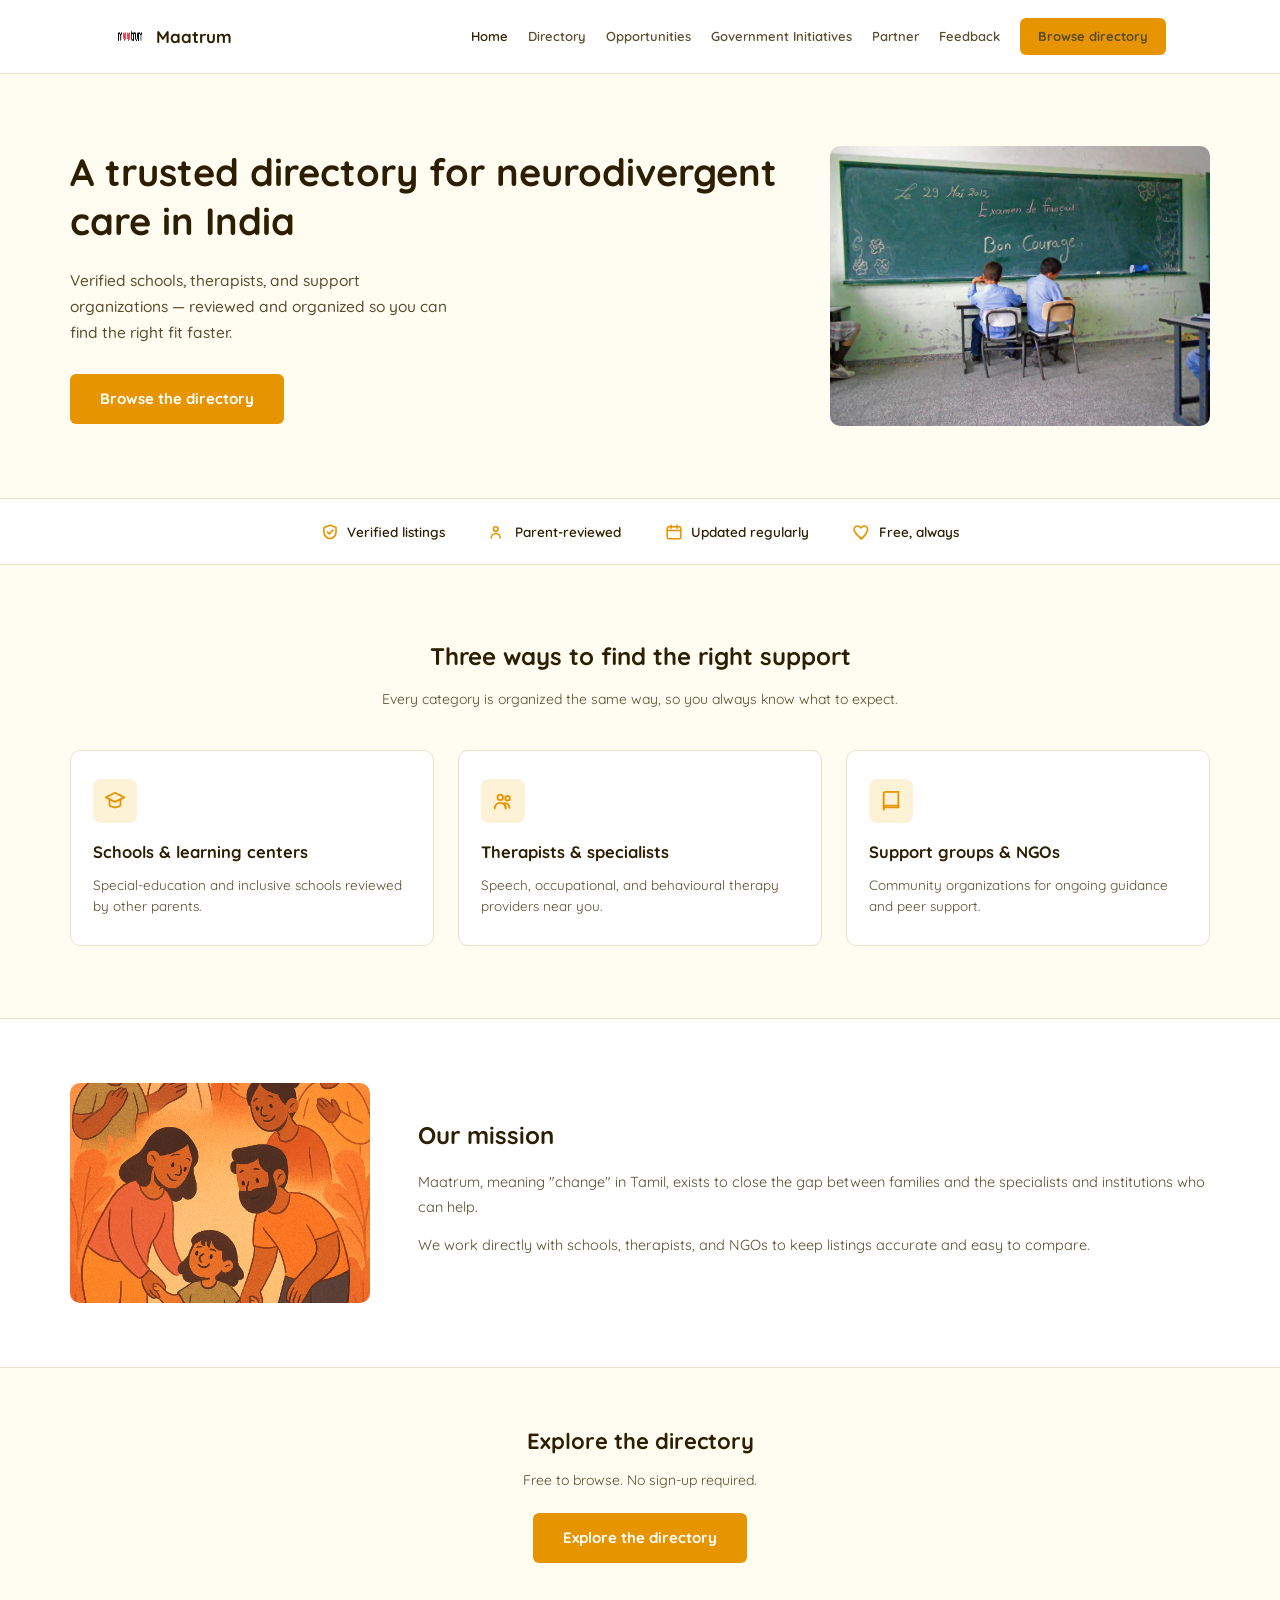
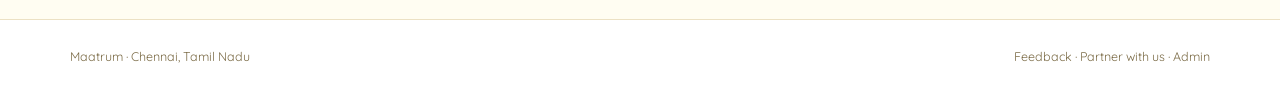
==== index.html @ a21c89b5 "Add files via upload" ====
<!DOCTYPE html>
<html lang="en">
<head>
<script async src="https://www.googletagmanager.com/gtag/js?id=G-WJBPDDQL6F"></script>
<script>
  window.dataLayer = window.dataLayer || [];
  function gtag(){dataLayer.push(arguments);}
  gtag('js', new Date());
  gtag('config', 'G-WJBPDDQL6F');
</script>

<meta charset="UTF-8">
<meta name="viewport" content="width=device-width, initial-scale=1">

<title>Maatrum | Verified Special Needs Schools &amp; Therapists in Chennai</title>
<meta name="description" content="A free, verified directory of special education schools, therapists, and support organizations for neurodivergent children in Chennai and across India. No sign-up required.">
<link rel="canonical" href="https://maatrum.netlify.app/">

<meta property="og:type" content="website">
<meta property="og:site_name" content="Maatrum">
<meta property="og:title" content="Maatrum | Verified Special Needs Care in India">
<meta property="og:description" content="Verified schools, therapists, and support organizations — reviewed and organized so you can find the right fit faster.">
<meta property="og:url" content="https://maatrum.netlify.app/">
<meta property="og:image" content="https://maatrum.netlify.app/cover.jpg">
<meta name="twitter:card" content="summary_large_image">
<meta name="twitter:title" content="Maatrum | Verified Special Needs Care in India">
<meta name="twitter:description" content="Verified schools, therapists, and support organizations for neurodivergent children.">
<meta name="twitter:image" content="https://maatrum.netlify.app/cover.jpg">

<link rel="preconnect" href="https://fonts.googleapis.com">
<link rel="preconnect" href="https://fonts.gstatic.com" crossorigin>
<link href="https://fonts.googleapis.com/css2?family=Quicksand:wght@500;600;700&display=swap" rel="stylesheet">
<link rel="stylesheet" href="site.css">

<script type="application/ld+json">
{
  "@context": "https://schema.org",
  "@type": "Organization",
  "name": "Maatrum",
  "url": "https://maatrum.netlify.app/",
  "logo": "https://maatrum.netlify.app/logo.png",
  "description": "A free directory of verified special education schools, therapists, and support organizations for neurodivergent children in India.",
  "areaServed": {
    "@type": "City",
    "name": "Chennai",
    "address": {
      "@type": "PostalAddress",
      "addressLocality": "Chennai",
      "addressRegion": "Tamil Nadu",
      "addressCountry": "IN"
    }
  }
}
</script>
</head>
<body>

<a class="skip-link" href="#main">Skip to content</a>

<header class="site-header">
  <div class="header-inner">
    <a class="brand" href="index.html">
      <img src="logo.png" alt="">
      <span>Maatrum</span>
    </a>

    <button class="nav-toggle" aria-expanded="false" aria-controls="site-nav" aria-label="Menu">
      <span></span><span></span><span></span>
    </button>

    <nav class="site-nav" id="site-nav">
      <a href="index.html" aria-current="page">Home</a>
      <a href="directory.html">Directory</a>
      <a href="opportunities.html">Opportunities</a>
      <a href="gvmnt.html">Government Initiatives</a>
      <a href="partner.html">Partner</a>
      <a href="feedback.html">Feedback</a>
      <a class="btn btn-sm" href="directory.html">Browse directory</a>
    </nav>
  </div>
</header>

<main id="main">

  <section class="hero">
    <div class="hero-inner">
      <div class="hero-copy">
        <h1>A trusted directory for neurodivergent care in India</h1>
        <p>Verified schools, therapists, and support organizations — reviewed and
           organized so you can find the right fit faster.</p>
        <a class="btn" href="directory.html">Browse the directory</a>
      </div>
      <img class="hero-img" src="cover.jpg"
           alt="A parent and child sitting together in a calm, sunlit room">
    </div>
  </section>

  <section class="trust" aria-label="Why families trust Maatrum">
    <ul>
      <li>
        <svg width="18" height="18" viewBox="0 0 24 24" fill="none" stroke="#e69500" stroke-width="2.2" stroke-linecap="round" stroke-linejoin="round" aria-hidden="true"><path d="M12 3 4 6v6c0 5 3.5 8 8 9 4.5-1 8-4 8-9V6l-8-3Z"/><path d="m8.5 12 2.5 2.5L16 9.5"/></svg>
        Verified listings
      </li>
      <li>
        <svg width="18" height="18" viewBox="0 0 24 24" fill="none" stroke="#e69500" stroke-width="2.2" stroke-linecap="round" stroke-linejoin="round" aria-hidden="true"><circle cx="9" cy="8" r="3"/><path d="M3 20c0-3.3 2.7-6 6-6s6 2.7 6 6"/></svg>
        Parent-reviewed
      </li>
      <li>
        <svg width="18" height="18" viewBox="0 0 24 24" fill="none" stroke="#e69500" stroke-width="2.2" stroke-linecap="round" stroke-linejoin="round" aria-hidden="true"><rect x="3" y="5" width="18" height="16" rx="2"/><path d="M3 10h18M8 3v4M16 3v4"/></svg>
        Updated regularly
      </li>
      <li>
        <svg width="18" height="18" viewBox="0 0 24 24" fill="none" stroke="#e69500" stroke-width="2.2" stroke-linecap="round" stroke-linejoin="round" aria-hidden="true"><path d="M12 21s-7-4.5-9.5-9C.5 8 2 4 6 4c2 0 3.5 1 4.5 2.5C11.5 5 13 4 15 4c4 0 5.5 4 3.5 8-2.5 4.5-6.5 9-9 9Z"/></svg>
        Free, always
      </li>
    </ul>
  </section>

  <section class="categories">
    <div class="section-head">
      <h2>Three ways to find the right support</h2>
      <p>Every category is organized the same way, so you always know what to expect.</p>
    </div>

    <div class="cat-grid">
      <a class="cat-card" href="directory.html?type=School">
        <div class="cat-icon">
          <svg width="22" height="22" viewBox="0 0 24 24" fill="none" stroke="#e69500" stroke-width="2" stroke-linecap="round" stroke-linejoin="round" aria-hidden="true"><path d="M12 3 2 8l10 5 10-5-10-5Z"/><path d="M6 10.5V16c0 1.5 2.7 3 6 3s6-1.5 6-3v-5.5"/></svg>
        </div>
        <h3>Schools &amp; learning centers</h3>
        <p>Special-education and inclusive schools reviewed by other parents.</p>
      </a>

      <a class="cat-card" href="directory.html?type=Therapist">
        <div class="cat-icon">
          <svg width="22" height="22" viewBox="0 0 24 24" fill="none" stroke="#e69500" stroke-width="2" stroke-linecap="round" stroke-linejoin="round" aria-hidden="true"><circle cx="9" cy="8" r="3"/><circle cx="17" cy="9" r="2.5"/><path d="M3 20c0-3.3 2.7-6 6-6s6 2.7 6 6"/><path d="M15 20c0-2.2-1-4.2-2.5-5.4a5 5 0 0 1 6.5 4.8"/></svg>
        </div>
        <h3>Therapists &amp; specialists</h3>
        <p>Speech, occupational, and behavioural therapy providers near you.</p>
      </a>

      <a class="cat-card" href="directory.html?type=NGO">
        <div class="cat-icon">
          <svg width="22" height="22" viewBox="0 0 24 24" fill="none" stroke="#e69500" stroke-width="2" stroke-linecap="round" stroke-linejoin="round" aria-hidden="true"><path d="M4 4.5A2.5 2.5 0 0 1 6.5 2H20v17H6.5A2.5 2.5 0 0 0 4 21.5v-17Z"/><path d="M4 17h16"/></svg>
        </div>
        <h3>Support groups &amp; NGOs</h3>
        <p>Community organizations for ongoing guidance and peer support.</p>
      </a>
    </div>
  </section>

  <section class="mission">
    <div class="mission-inner">
      <img src="family supporting.png"
           alt="Members of a family standing together with a support worker">
      <div class="mission-copy">
        <h2>Our mission</h2>
        <p>Maatrum, meaning "change" in Tamil, exists to close the gap between families
           and the specialists and institutions who can help.</p>
        <p>We work directly with schools, therapists, and NGOs to keep listings accurate
           and easy to compare.</p>
      </div>
    </div>
  </section>

  <section class="closing">
    <h2>Explore the directory</h2>
    <p>Free to browse. No sign-up required.</p>
    <a class="btn" href="directory.html">Explore the directory</a>
  </section>

</main>

<footer class="site-footer">
  <div class="footer-inner">
    <span>Maatrum &middot; Chennai, Tamil Nadu</span>
    <span>
      <a href="feedback.html">Feedback</a> &middot;
      <a href="partner.html">Partner with us</a> &middot;
      <a href="admin.html">Admin</a>
    </span>
  </div>
</footer>

<script>
  var t = document.querySelector('.nav-toggle');
  var n = document.getElementById('site-nav');
  t.addEventListener('click', function () {
    var open = n.classList.toggle('open');
    t.setAttribute('aria-expanded', open);
  });
</script>

<script async type="module" src="https://interfaces.zapier.com/assets/web-components/zapier-interfaces/zapier-interfaces.esm.js"></script>
<zapier-interfaces-chatbot-embed is-popup="true" chatbot-id="cmmkmc323001euj5c4w457uw1"></zapier-interfaces-chatbot-embed>

</body>
</html>
---- site.css ----
/* ==========================================================================
   MAATRUM — CALM INSTITUTIONAL
   Shared stylesheet for all pages.
   ========================================================================== */

:root {
    --page:        #f4ede0;   /* Outer page wash */
    --cream:       #fffdf2;   /* Main content background */
    --white:       #ffffff;   /* Cards, header, banded sections */
    --tint:        #fdf1d6;   /* Icon chip background */
    --amber:       #e69500;   /* Primary action / accent */
    --amber-dark:  #a86e00;   /* Hover state */
    --ink:         #2d1e00;   /* Headings, strong text */
    --ink-soft:    #5c4c2e;   /* Body copy */
    --ink-faint:   #7a6a45;   /* Footer, metadata */
    --rule:        #ece1c4;   /* Hairline divider */
    --rule-strong: #d8c99a;   /* Input + card outer border */

    --radius-sm: 6px;
    --radius:    8px;
    --radius-lg: 10px;
    --shell:     1140px;
}

* { box-sizing: border-box; margin: 0; padding: 0; }

body {
    font-family: 'Quicksand', sans-serif;
    background: var(--page);
    color: var(--ink-soft);
    line-height: 1.6;
    -webkit-font-smoothing: antialiased;
}

.shell { max-width: var(--shell); margin: 0 auto; }

a { color: var(--amber); }
a:hover { color: var(--amber-dark); }

img { max-width: 100%; display: block; }

/* --------------------------------------------------------------------------
   SKIP LINK + FOCUS
   -------------------------------------------------------------------------- */
.skip-link {
    position: absolute; left: -9999px; top: 0;
    background: var(--ink); color: #fff;
    padding: 10px 18px; border-radius: 0 0 var(--radius) 0;
    font-weight: 700; z-index: 100;
}
.skip-link:focus { left: 0; color: #fff; }

a:focus-visible, button:focus-visible, input:focus-visible, select:focus-visible {
    outline: 2px solid var(--amber);
    outline-offset: 2px;
}

/* --------------------------------------------------------------------------
   HEADER
   -------------------------------------------------------------------------- */
.site-header {
    background: var(--white);
    border-bottom: 1px solid var(--rule);
    position: sticky; top: 0; z-index: 50;
}

.header-inner {
    max-width: var(--shell); margin: 0 auto;
    padding: 18px 44px;
    display: flex; align-items: center; justify-content: space-between;
    gap: 20px;
}

.brand {
    display: flex; align-items: center; gap: 10px;
    text-decoration: none;
}
.brand img { width: 32px; height: 32px; border-radius: var(--radius); }
.brand span { font-weight: 700; font-size: 17px; color: var(--ink); }

.nav-toggle {
    display: none;
    background: none; border: 1px solid var(--rule-strong);
    border-radius: var(--radius-sm); padding: 8px 10px; cursor: pointer;
}
.nav-toggle span {
    display: block; width: 18px; height: 2px;
    background: var(--ink); margin: 3px 0;
}

.site-nav {
    display: flex; align-items: center; gap: 20px;
    font-size: 13px; font-weight: 600;
}
.site-nav a { color: var(--ink-soft); text-decoration: none; }
.site-nav a:hover { color: var(--ink); }
.site-nav a[aria-current="page"] { color: var(--ink); }

.btn {
    display: inline-block;
    background: var(--amber); color: #fff;
    font-weight: 700; text-decoration: none;
    padding: 13px 30px; border: none;
    border-radius: var(--radius-sm);
    font-size: 15px; font-family: inherit; cursor: pointer;
    transition: background 0.2s ease;
}
.btn:hover { background: var(--amber-dark); color: #fff; }
.btn-sm { padding: 8px 18px; font-size: 13px; }

/* --------------------------------------------------------------------------
   HERO
   -------------------------------------------------------------------------- */
.hero {
    background: var(--cream);
    padding: 72px 44px;
}
.hero-inner {
    max-width: var(--shell); margin: 0 auto;
    display: flex; align-items: center; gap: 48px; flex-wrap: wrap;
}
.hero-copy { flex: 1 1 380px; }

.hero h1 {
    font-weight: 700; font-size: 38px; line-height: 1.3;
    color: var(--ink); margin-bottom: 20px;
}
.hero p {
    font-size: 15.5px; font-weight: 500;
    color: var(--ink-soft); max-width: 42ch;
    line-height: 1.7; margin-bottom: 28px;
}
.hero-img {
    width: 380px; height: 280px; flex: none;
    object-fit: cover; border-radius: var(--radius-lg);
    background: var(--tint);
}

/* --------------------------------------------------------------------------
   TRUST STRIP
   -------------------------------------------------------------------------- */
.trust {
    background: var(--white);
    border-top: 1px solid var(--rule);
    border-bottom: 1px solid var(--rule);
    padding: 22px 44px;
}
.trust ul {
    max-width: var(--shell); margin: 0 auto;
    list-style: none;
    display: flex; justify-content: center; gap: 44px; flex-wrap: wrap;
}
.trust li {
    display: flex; align-items: center; gap: 8px;
    font-size: 13.5px; font-weight: 600; color: var(--ink);
}
.trust svg { flex: none; }

/* --------------------------------------------------------------------------
   CATEGORY SECTION
   -------------------------------------------------------------------------- */
.categories { background: var(--cream); padding: 72px 44px; }
.section-head { text-align: center; margin-bottom: 40px; }
.section-head h2 {
    font-weight: 700; font-size: 24px; color: var(--ink); margin-bottom: 12px;
}
.section-head p { font-size: 14px; color: var(--ink-soft); }

.cat-grid {
    max-width: var(--shell); margin: 0 auto;
    display: grid; grid-template-columns: repeat(auto-fit, minmax(260px, 1fr));
    gap: 24px;
}

.cat-card {
    background: var(--white);
    border: 1px solid var(--rule);
    border-radius: var(--radius-lg);
    padding: 28px 22px;
    text-decoration: none; display: block;
    transition: border-color 0.2s ease, transform 0.2s ease;
}
.cat-card:hover {
    border-color: var(--rule-strong);
    transform: translateY(-2px);
}
.cat-icon {
    width: 44px; height: 44px; border-radius: var(--radius);
    background: var(--tint);
    display: flex; align-items: center; justify-content: center;
    margin-bottom: 16px;
}
.cat-card h3 {
    font-weight: 700; font-size: 16.5px; color: var(--ink); margin-bottom: 8px;
}
.cat-card p { font-size: 13.5px; color: var(--ink-soft); line-height: 1.6; }

/* --------------------------------------------------------------------------
   MISSION
   -------------------------------------------------------------------------- */
.mission {
    background: var(--white);
    border-top: 1px solid var(--rule);
    border-bottom: 1px solid var(--rule);
    padding: 64px 44px;
}
.mission-inner {
    max-width: var(--shell); margin: 0 auto;
    display: flex; align-items: center; gap: 48px; flex-wrap: wrap;
}
.mission img {
    width: 300px; height: 220px; flex: none;
    object-fit: cover; border-radius: var(--radius-lg);
    background: var(--tint);
}
.mission-copy { flex: 1 1 320px; }
.mission h2 { font-weight: 700; font-size: 24px; color: var(--ink); margin-bottom: 14px; }
.mission p { font-size: 14.5px; line-height: 1.75; margin-bottom: 12px; }

/* --------------------------------------------------------------------------
   CLOSING CTA
   -------------------------------------------------------------------------- */
.closing {
    background: var(--cream);
    padding: 56px 44px; text-align: center;
}
.closing h2 { font-weight: 700; font-size: 22px; color: var(--ink); margin-bottom: 10px; }
.closing p { font-size: 14px; margin-bottom: 22px; }

/* --------------------------------------------------------------------------
   FOOTER
   -------------------------------------------------------------------------- */
.site-footer {
    background: var(--white);
    border-top: 1px solid var(--rule);
    padding: 26px 44px;
}
.footer-inner {
    max-width: var(--shell); margin: 0 auto;
    display: flex; justify-content: space-between; gap: 16px; flex-wrap: wrap;
    font-size: 12.5px; color: var(--ink-faint);
}
.footer-inner a { color: var(--ink-faint); text-decoration: none; }
.footer-inner a:hover { color: var(--amber); }

/* --------------------------------------------------------------------------
   DIRECTORY
   -------------------------------------------------------------------------- */
.dir-head { background: var(--cream); padding: 48px 44px 24px; }
.dir-head-inner { max-width: var(--shell); margin: 0 auto; }
.dir-head h1 { font-weight: 700; font-size: 28px; color: var(--ink); margin-bottom: 8px; }
.dir-head p { font-size: 14px; }

.dir-filters {
    background: var(--cream);
    padding: 0 44px 20px;
}
.dir-filters-inner {
    max-width: var(--shell); margin: 0 auto;
    display: flex; gap: 12px; flex-wrap: wrap; align-items: center;
}
.dir-filters input,
.dir-filters select {
    font-family: inherit; font-size: 13.5px;
    background: var(--white);
    border: 1px solid var(--rule-strong);
    border-radius: var(--radius-sm);
    color: var(--ink);
}
.dir-filters input {
    flex: 1 1 260px; padding: 11px 16px;
}
.dir-filters input::placeholder { color: #8a7a5c; }
.dir-filters select {
    padding: 10px 16px; font-weight: 600; cursor: pointer;
}

.dir-list {
    background: var(--cream);
    padding: 8px 44px 52px;
}
.dir-list-inner {
    max-width: var(--shell); margin: 0 auto;
    display: flex; flex-direction: column; gap: 12px;
}

.listing {
    background: var(--white);
    border: 1px solid var(--rule);
    border-radius: var(--radius);
    padding: 16px 20px;
    display: flex; align-items: center; gap: 18px;
    text-decoration: none;
    transition: border-color 0.2s ease;
}
.listing:hover { border-color: var(--rule-strong); }
.listing[hidden] { display: none; }
.listing img {
    width: 56px; height: 56px; flex: none;
    object-fit: cover; border-radius: var(--radius-sm);
    background: var(--tint);
}
.listing-body { flex: 1; min-width: 0; }
.listing-name {
    display: flex; align-items: center; gap: 8px; margin-bottom: 3px;
}
.listing-name strong { font-weight: 700; font-size: 15px; color: var(--ink); }
.listing-meta { font-size: 12.5px; color: var(--ink-soft); }
.listing-cta { font-size: 13px; font-weight: 700; color: var(--amber); flex: none; }

.dir-empty {
    background: var(--white);
    border: 1px solid var(--rule);
    border-radius: var(--radius);
    padding: 32px; text-align: center; font-size: 14px;
}

/* --------------------------------------------------------------------------
   SIMPLE PAGE HEAD
   -------------------------------------------------------------------------- */
.page-head { background: var(--cream); padding: 56px 44px 40px; }
.page-head-inner { max-width: 760px; margin: 0 auto; }
.page-head h1 {
    font-weight: 700; font-size: 30px; color: var(--ink); margin-bottom: 12px;
}
.page-head p { font-size: 15.5px; line-height: 1.7; max-width: 56ch; }

/* --------------------------------------------------------------------------
   NUMBERED STEPS
   -------------------------------------------------------------------------- */
.steps {
    background: var(--white);
    border-top: 1px solid var(--rule);
    border-bottom: 1px solid var(--rule);
    padding: 36px 44px;
}
.steps-inner {
    max-width: 900px; margin: 0 auto;
    list-style: none;
    display: grid; grid-template-columns: repeat(auto-fit, minmax(230px, 1fr));
    gap: 28px;
}
.steps li { display: flex; gap: 14px; align-items: flex-start; }
.step-num {
    flex: none;
    width: 28px; height: 28px; border-radius: 50%;
    background: var(--tint); color: var(--amber);
    font-weight: 700; font-size: 14px;
    display: flex; align-items: center; justify-content: center;
}
.steps h2 { font-size: 15.5px; font-weight: 700; color: var(--ink); margin-bottom: 5px; }
.steps p { font-size: 13.5px; line-height: 1.6; }

/* --------------------------------------------------------------------------
   FORMS
   -------------------------------------------------------------------------- */
.form-section { background: var(--cream); padding: 48px 44px 64px; }
.form-inner { max-width: 680px; margin: 0 auto; }

form fieldset {
    border: 1px solid var(--rule);
    background: var(--white);
    border-radius: var(--radius-lg);
    padding: 26px 24px 8px;
    margin-bottom: 20px;
}
form legend {
    font-weight: 700; font-size: 15px; color: var(--ink);
    padding: 0 8px;
}

.field { margin-bottom: 18px; }

.field label {
    display: block;
    font-size: 13.5px; font-weight: 700; color: var(--ink);
    margin-bottom: 6px;
}
.field label span { color: var(--amber); }

.field input,
.field select,
.field textarea {
    width: 100%;
    font-family: inherit; font-size: 14.5px;
    color: var(--ink);
    background: var(--cream);
    border: 1px solid var(--rule-strong);
    border-radius: var(--radius-sm);
    padding: 11px 14px;
}
.field textarea { resize: vertical; line-height: 1.6; }

.field input::placeholder,
.field textarea::placeholder { color: #a08e6a; }

.field input:focus,
.field select:focus,
.field textarea:focus {
    background: var(--white);
    border-color: var(--amber);
    outline: 2px solid rgba(230, 149, 0, 0.18);
    outline-offset: 0;
}

.field small {
    display: block;
    font-size: 12.5px; color: var(--ink-faint); margin-top: 5px;
}

.field-row { display: flex; gap: 16px; flex-wrap: wrap; }
.field-row .field { flex: 1 1 220px; }

.form-note {
    font-size: 13px; color: var(--ink-faint);
    margin-bottom: 20px; line-height: 1.6;
}
.form-note span { color: var(--amber); }

/* Honeypot — hidden from people and screen readers, visible to bots */
.hp { display: none; }

/* --------------------------------------------------------------------------
   SUCCESS NOTICE
   -------------------------------------------------------------------------- */
.notice {
    background: var(--white);
    border: 1px solid var(--rule-strong);
    border-left: 4px solid var(--amber);
    border-radius: var(--radius-lg);
    padding: 28px 26px;
    margin-bottom: 24px;
}
.notice h2 {
    font-size: 18px; font-weight: 700; color: var(--ink); margin-bottom: 8px;
}
.notice p { font-size: 14.5px; line-height: 1.7; }

/* --------------------------------------------------------------------------
   SCREEN-READER ONLY
   -------------------------------------------------------------------------- */
.sr-only {
    position: absolute; width: 1px; height: 1px;
    padding: 0; margin: -1px; overflow: hidden;
    clip: rect(0, 0, 0, 0); white-space: nowrap; border: 0;
}

/* --------------------------------------------------------------------------
   SCHEME FILTER CHIPS
   -------------------------------------------------------------------------- */
.scheme-filters {
    background: var(--white);
    border-top: 1px solid var(--rule);
    border-bottom: 1px solid var(--rule);
    padding: 18px 44px;
}
.scheme-filters-inner {
    max-width: 900px; margin: 0 auto;
    display: flex; align-items: center; gap: 14px; flex-wrap: wrap;
}
.filter-label { font-size: 13px; font-weight: 700; color: var(--ink); }
.chips { display: flex; gap: 8px; flex-wrap: wrap; }

.chip {
    font-family: inherit; font-size: 13px; font-weight: 600;
    color: var(--ink-soft);
    background: var(--cream);
    border: 1px solid var(--rule-strong);
    border-radius: 100px;
    padding: 8px 16px; cursor: pointer;
    transition: background 0.2s ease, color 0.2s ease, border-color 0.2s ease;
}
.chip:hover { border-color: var(--amber); color: var(--ink); }
.chip.is-active {
    background: var(--amber); border-color: var(--amber);
    color: #fff;
}

/* --------------------------------------------------------------------------
   SCHEME CARDS
   -------------------------------------------------------------------------- */
.schemes { background: var(--cream); padding: 40px 44px 56px; }
.schemes-inner {
    max-width: 900px; margin: 0 auto;
    display: grid; grid-template-columns: repeat(auto-fit, minmax(380px, 1fr));
    gap: 16px;
}

.scheme {
    background: var(--white);
    border: 1px solid var(--rule);
    border-radius: var(--radius-lg);
    padding: 24px 22px;
    display: flex; flex-direction: column;
    transition: border-color 0.2s ease;
}
.scheme:hover { border-color: var(--rule-strong); }
.scheme[hidden] { display: none; }

.scheme-top {
    display: flex; align-items: flex-start; justify-content: space-between;
    gap: 12px; margin-bottom: 10px;
}
.scheme h2 {
    font-size: 17px; font-weight: 700; color: var(--ink); line-height: 1.35;
}
.tag {
    flex: none;
    font-size: 11.5px; font-weight: 700;
    color: var(--amber); background: var(--tint);
    border-radius: 100px; padding: 4px 11px;
    white-space: nowrap;
}
.scheme p {
    font-size: 14px; line-height: 1.65; margin-bottom: 16px; flex: 1;
}

.scheme-link {
    display: inline-flex; align-items: center; gap: 6px;
    align-self: flex-start;
    font-size: 13.5px; font-weight: 700;
    color: var(--amber); text-decoration: none;
}
.scheme-link:hover { color: var(--amber-dark); text-decoration: underline; }

/* --------------------------------------------------------------------------
   RESPONSIVE
   -------------------------------------------------------------------------- */
@media (max-width: 900px) {
    .header-inner { padding: 16px 20px; flex-wrap: wrap; }
    .nav-toggle { display: block; }

    .site-nav {
        display: none;
        flex-basis: 100%; flex-direction: column;
        align-items: flex-start; gap: 14px;
        padding-top: 14px;
    }
    .site-nav.open { display: flex; }
    .site-nav .btn { width: 100%; text-align: center; }

    .hero { padding: 34px 20px 28px; }
    .hero-inner { flex-direction: column; text-align: center; gap: 24px; }
    .hero h1 { font-size: 26px; }
    .hero p { margin-left: auto; margin-right: auto; }
    .hero-img { width: 100%; height: 200px; order: -1; }

    .trust { padding: 20px; }
    .trust ul { flex-direction: column; gap: 12px; align-items: flex-start; }

    .categories { padding: 36px 20px; }
    .mission { padding: 36px 20px; }
    .mission-inner { flex-direction: column; text-align: left; }
    .mission img { width: 100%; height: 200px; }

    .closing { padding: 36px 20px; }
    .closing .btn { display: block; }

    .dir-head { padding: 30px 20px 16px; }
    .dir-filters { padding: 0 20px 16px; }
    .dir-filters input, .dir-filters select { flex: 1 1 100%; }
    .dir-list { padding: 8px 20px 40px; }

    .listing { gap: 12px; padding: 14px; }
    .listing img { width: 46px; height: 46px; }

    .site-footer { padding: 22px 20px; }
    .footer-inner { flex-direction: column; text-align: center; }

    .page-head { padding: 32px 20px 24px; }
    .page-head h1 { font-size: 24px; }

    .steps { padding: 26px 20px; }
    .steps-inner { gap: 20px; }

    .form-section { padding: 28px 20px 44px; }
    form fieldset { padding: 20px 16px 4px; }
    .field-row { gap: 0; }
    .field-row .field { flex: 1 1 100%; }
    .notice { padding: 22px 18px; }
    .form-section .btn { display: block; width: 100%; text-align: center; }

    .scheme-filters { padding: 14px 20px; }
    .scheme-filters-inner { gap: 10px; }
    .chip { padding: 7px 13px; font-size: 12.5px; }

    .schemes { padding: 24px 20px 40px; }
    .schemes-inner { grid-template-columns: 1fr; }
    .scheme { padding: 20px 18px; }
    .scheme-top { flex-direction: column; gap: 8px; }
    .tag { align-self: flex-start; }
}

@media (prefers-reduced-motion: reduce) {
    * { transition: none !important; }
}
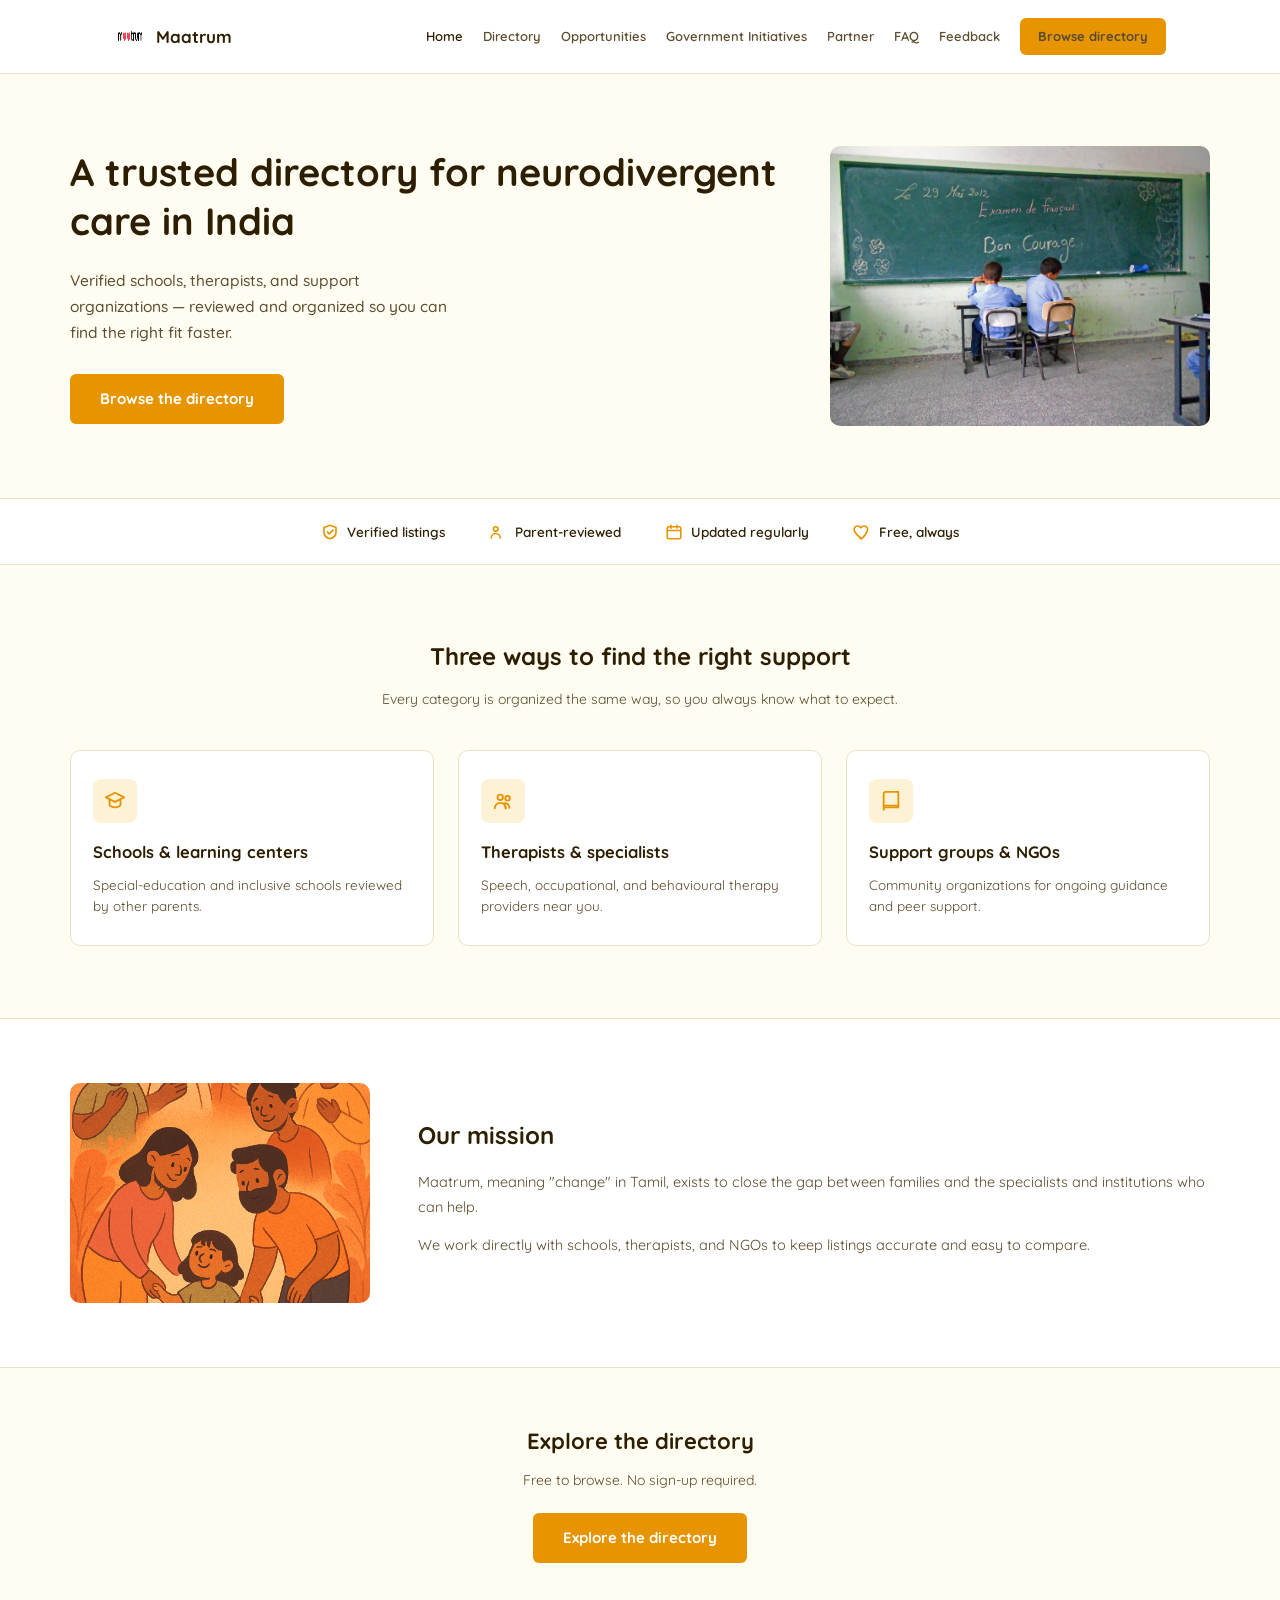
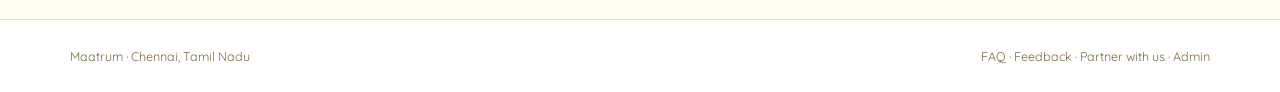
==== commit d7ea0367: "Add files via upload" ====
--- a/index.html
+++ b/index.html
@@ -74,6 +74,7 @@
       <a href="opportunities.html">Opportunities</a>
       <a href="gvmnt.html">Government Initiatives</a>
       <a href="partner.html">Partner</a>
+      <a href="faq.html">FAQ</a>
       <a href="feedback.html">Feedback</a>
       <a class="btn btn-sm" href="directory.html">Browse directory</a>
     </nav>
@@ -175,6 +176,7 @@
   <div class="footer-inner">
     <span>Maatrum &middot; Chennai, Tamil Nadu</span>
     <span>
+      <a href="faq.html">FAQ</a> &middot;
       <a href="feedback.html">Feedback</a> &middot;
       <a href="partner.html">Partner with us</a> &middot;
       <a href="admin.html">Admin</a>
@@ -191,8 +193,6 @@
   });
 </script>
 
-<script async type="module" src="https://interfaces.zapier.com/assets/web-components/zapier-interfaces/zapier-interfaces.esm.js"></script>
-<zapier-interfaces-chatbot-embed is-popup="true" chatbot-id="cmmkmc323001euj5c4w457uw1"></zapier-interfaces-chatbot-embed>
 
 </body>
 </html>
--- a/site.css
+++ b/site.css
@@ -524,6 +524,95 @@
 .scheme-link:hover { color: var(--amber-dark); text-decoration: underline; }
 
 /* --------------------------------------------------------------------------
+   FAQ ACCORDION
+   -------------------------------------------------------------------------- */
+.faq-section { background: var(--cream); padding: 36px 44px 8px; }
+.faq-inner { max-width: 760px; margin: 0 auto; }
+
+.faq-group {
+    font-size: 15px; font-weight: 700; color: var(--ink);
+    margin: 28px 0 12px;
+    padding-bottom: 8px;
+    border-bottom: 1px solid var(--rule);
+}
+.faq-group:first-child { margin-top: 0; }
+
+.faq {
+    background: var(--white);
+    border: 1px solid var(--rule);
+    border-radius: var(--radius);
+    margin-bottom: 10px;
+    overflow: hidden;
+}
+.faq[open] { border-color: var(--rule-strong); }
+
+.faq summary {
+    list-style: none;
+    cursor: pointer;
+    padding: 16px 46px 16px 18px;
+    position: relative;
+    font-size: 15px; font-weight: 700; color: var(--ink);
+    line-height: 1.5;
+    /* Comfortable tap target on mobile */
+    min-height: 52px;
+    display: flex; align-items: center;
+}
+.faq summary::-webkit-details-marker { display: none; }
+.faq summary:hover { color: var(--amber-dark); }
+
+/* Chevron */
+.faq summary::after {
+    content: "";
+    position: absolute; right: 18px; top: 50%;
+    width: 9px; height: 9px;
+    border-right: 2.5px solid var(--amber);
+    border-bottom: 2.5px solid var(--amber);
+    transform: translateY(-70%) rotate(45deg);
+    transition: transform 0.2s ease;
+}
+.faq[open] summary::after { transform: translateY(-30%) rotate(-135deg); }
+
+.faq-body {
+    padding: 0 18px 18px;
+    border-top: 1px solid var(--rule);
+    padding-top: 14px;
+}
+.faq-body p {
+    font-size: 14.5px; line-height: 1.7; margin-bottom: 10px;
+}
+.faq-body p:last-child { margin-bottom: 0; }
+.faq-body em { color: var(--ink-faint); }
+
+/* --------------------------------------------------------------------------
+   ASK BOX
+   -------------------------------------------------------------------------- */
+.ask-heading {
+    font-size: 19px; font-weight: 700; color: var(--ink); margin-bottom: 6px;
+}
+.ask-intro { font-size: 14.5px; margin-bottom: 20px; }
+
+/* --------------------------------------------------------------------------
+   INLINE FAQ (on other pages)
+   -------------------------------------------------------------------------- */
+.faq-inline {
+    background: var(--white);
+    border-top: 1px solid var(--rule);
+    border-bottom: 1px solid var(--rule);
+    padding: 40px 44px;
+}
+.faq-inline-inner { max-width: 760px; margin: 0 auto; }
+.faq-inline h2 {
+    font-size: 19px; font-weight: 700; color: var(--ink); margin-bottom: 16px;
+}
+.faq-inline .faq { background: var(--cream); }
+.faq-more {
+    display: inline-block; margin-top: 6px;
+    font-size: 13.5px; font-weight: 700;
+    color: var(--amber); text-decoration: none;
+}
+.faq-more:hover { text-decoration: underline; }
+
+/* --------------------------------------------------------------------------
    RESPONSIVE
    -------------------------------------------------------------------------- */
 @media (max-width: 900px) {
@@ -589,6 +678,11 @@
     .scheme { padding: 20px 18px; }
     .scheme-top { flex-direction: column; gap: 8px; }
     .tag { align-self: flex-start; }
+
+    .faq-section { padding: 24px 20px 4px; }
+    .faq summary { padding: 15px 42px 15px 15px; font-size: 14.5px; }
+    .faq-body { padding: 13px 15px 16px; }
+    .faq-inline { padding: 28px 20px; }
 }
 
 @media (prefers-reduced-motion: reduce) {
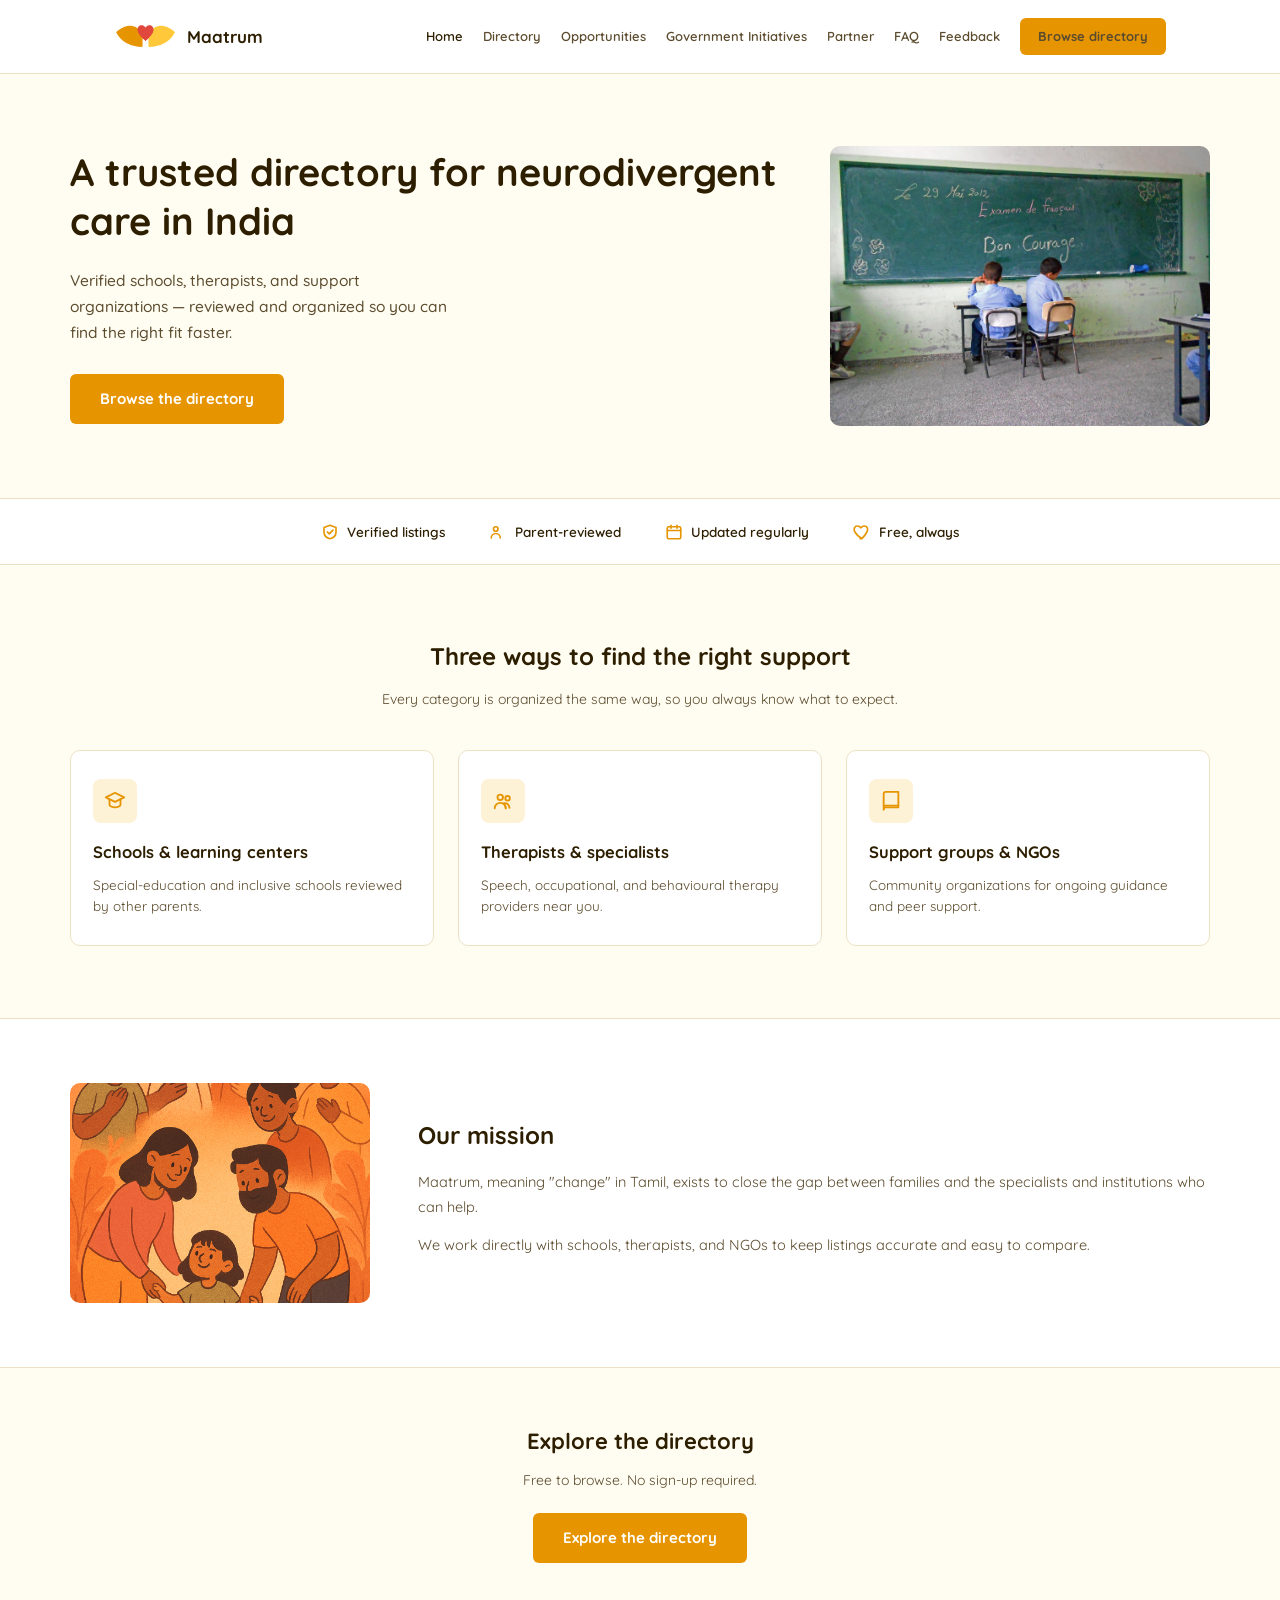
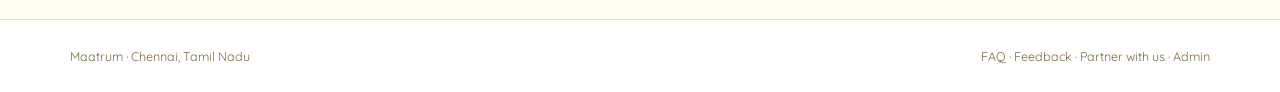
==== commit 7e17a0ce: "Add files via upload" ====
--- a/index.html
+++ b/index.html
@@ -30,6 +30,9 @@
 <link rel="preconnect" href="https://fonts.googleapis.com">
 <link rel="preconnect" href="https://fonts.gstatic.com" crossorigin>
 <link href="https://fonts.googleapis.com/css2?family=Quicksand:wght@500;600;700&display=swap" rel="stylesheet">
+<link rel="icon" href="favicon-32.png" sizes="32x32">
+<link rel="icon" href="favicon-16.png" sizes="16x16">
+<link rel="apple-touch-icon" href="favicon-180.png">
 <link rel="stylesheet" href="site.css">
 
 <script type="application/ld+json">
@@ -60,7 +63,7 @@
 <header class="site-header">
   <div class="header-inner">
     <a class="brand" href="index.html">
-      <img src="logo.png" alt="">
+      <img src="logo-mark.png" alt="">
       <span>Maatrum</span>
     </a>
 
--- a/site.css
+++ b/site.css
@@ -75,7 +75,11 @@
     display: flex; align-items: center; gap: 10px;
     text-decoration: none;
 }
-.brand img { width: 32px; height: 32px; border-radius: var(--radius); }
+.brand img {
+    width: auto; height: 26px;
+    max-width: 76px;
+    object-fit: contain;
+}
 .brand span { font-weight: 700; font-size: 17px; color: var(--ink); }
 
 .nav-toggle {
